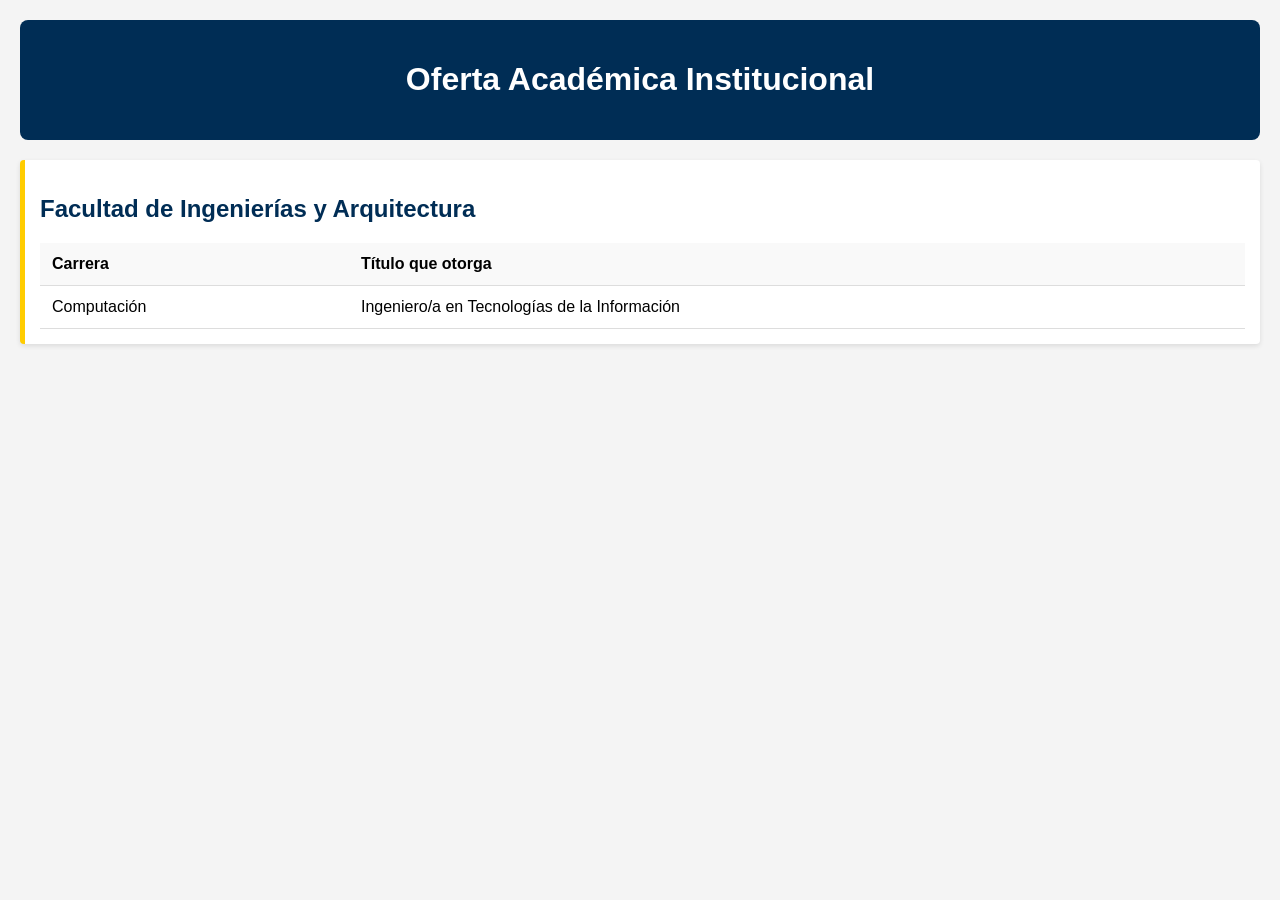
==== index.html @ ae9663eb "SecondCommit" ====
<!DOCTYPE html>
<html lang="es">

<head>
    <meta charset="UTF-8">
    <title>Oferta Académica - UTPL</title>
    <style>
        body {
            font-family: sans-serif;
            margin: 0;
            padding: 20px;
            background-color: #f4f4f4;
        }

        header {
            background: #002d55;
            color: white;
            padding: 20px;
            text-align: center;
            border-radius: 8px;
        }

        .facultad {
            background: white;
            margin: 20px 0;
            padding: 15px;
            border-left: 5px solid #ffcc00;
            border-radius: 4px;
            box-shadow: 0 2px 5px rgba(0, 0, 0, 0.1);
        }

        h2 {
            color: #002d55;
        }

        table {
            width: 100%;
            border-collapse: collapse;
            margin-top: 10px;
        }

        th,
        td {
            text-align: left;
            padding: 12px;
            border-bottom: 1px solid #ddd;
        }

        th {
            background-color: #f9f9f9;
        }
    </style>
</head>

<body>

    <header>
        <h1>Oferta Académica Institucional</h1>
    </header>

    <section class="facultad">
        <h2>Facultad de Ingenierías y Arquitectura</h2>
        <table>
            <tr>
                <th>Carrera</th>
                <th>Título que otorga</th>
            </tr>
            <tr>
                <td>Computación</td>
                <td>Ingeniero/a en Tecnologías de la Información</td>
            </tr>
        </table>
    </section>

</body>

</html>
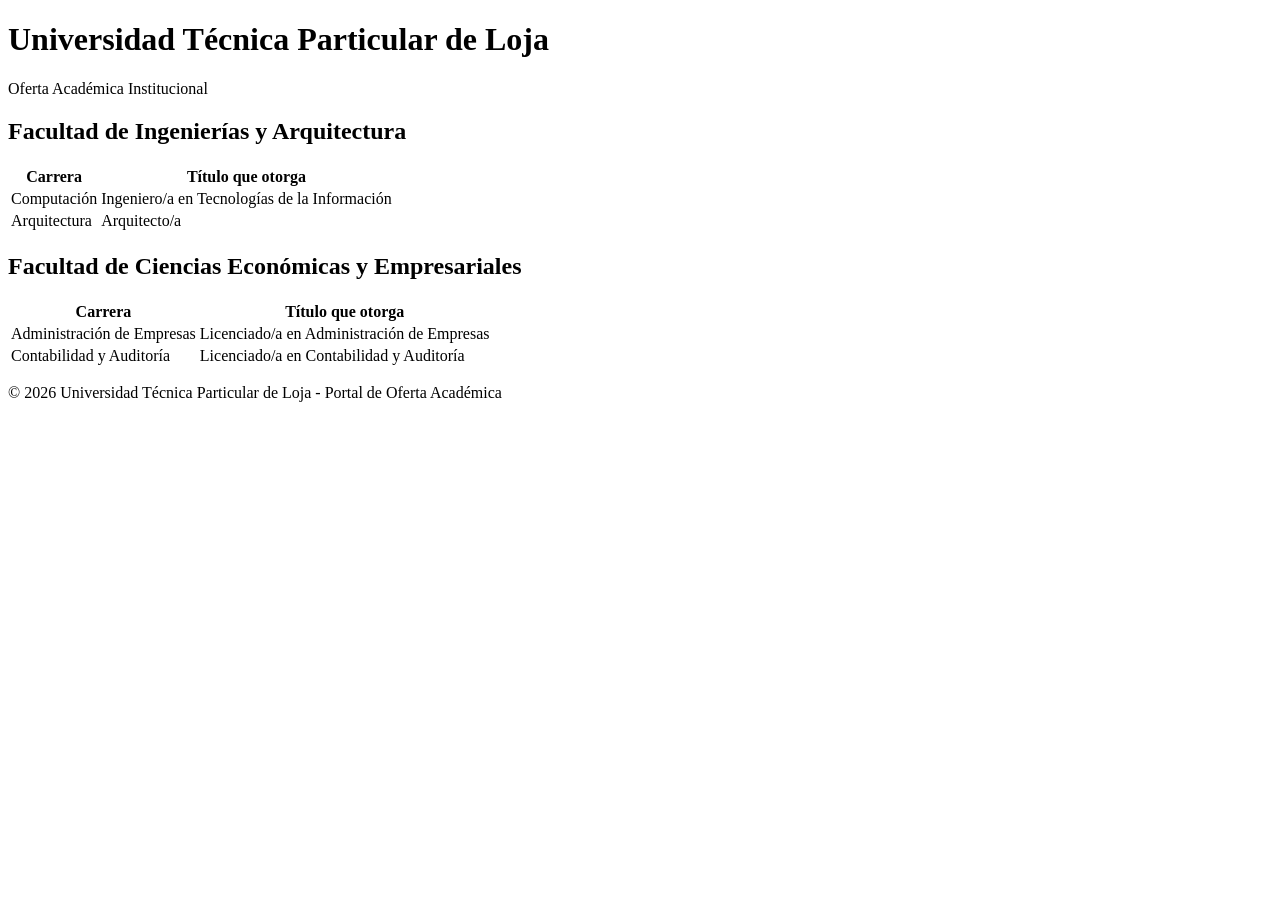
==== commit d68057ed: "feat: agrego html y css separados" ====
--- a/index.html
+++ b/index.html
@@ -3,75 +3,72 @@
 
 <head>
     <meta charset="UTF-8">
-    <title>Oferta Académica - UTPL</title>
-    <style>
-        body {
-            font-family: sans-serif;
-            margin: 0;
-            padding: 20px;
-            background-color: #f4f4f4;
-        }
-
-        header {
-            background: #002d55;
-            color: white;
-            padding: 20px;
-            text-align: center;
-            border-radius: 8px;
-        }
-
-        .facultad {
-            background: white;
-            margin: 20px 0;
-            padding: 15px;
-            border-left: 5px solid #ffcc00;
-            border-radius: 4px;
-            box-shadow: 0 2px 5px rgba(0, 0, 0, 0.1);
-        }
-
-        h2 {
-            color: #002d55;
-        }
-
-        table {
-            width: 100%;
-            border-collapse: collapse;
-            margin-top: 10px;
-        }
-
-        th,
-        td {
-            text-align: left;
-            padding: 12px;
-            border-bottom: 1px solid #ddd;
-        }
-
-        th {
-            background-color: #f9f9f9;
-        }
-    </style>
+    <meta name="viewport" content="width=device-width, initial-scale=1.0">
+    <title>Oferta Académica | UTPL</title>
+    <link rel="stylesheet" href="style.css">
 </head>
 
 <body>
-
-    <header>
-        <h1>Oferta Académica Institucional</h1>
+    <header class="header">
+        <div class="container">
+            <h1>Universidad Técnica Particular de Loja</h1>
+            <p>Oferta Académica Institucional</p>
+        </div>
     </header>
 
-    <section class="facultad">
-        <h2>Facultad de Ingenierías y Arquitectura</h2>
-        <table>
-            <tr>
-                <th>Carrera</th>
-                <th>Título que otorga</th>
-            </tr>
-            <tr>
-                <td>Computación</td>
-                <td>Ingeniero/a en Tecnologías de la Información</td>
-            </tr>
-        </table>
-    </section>
+    <main class="container">
+        <section class="facultad">
+            <h2>Facultad de Ingenierías y Arquitectura</h2>
+            <div class="table-container">
+                <table>
+                    <thead>
+                        <tr>
+                            <th>Carrera</th>
+                            <th>Título que otorga</th>
+                        </tr>
+                    </thead>
+                    <tbody>
+                        <tr>
+                            <td>Computación</td>
+                            <td>Ingeniero/a en Tecnologías de la Información</td>
+                        </tr>
+                        <tr>
+                            <td>Arquitectura</td>
+                            <td>Arquitecto/a</td>
+                        </tr>
+                    </tbody>
+                </table>
+            </div>
+        </section>
 
+        <section class="facultad">
+            <h2>Facultad de Ciencias Económicas y Empresariales</h2>
+            <div class="table-container">
+                <table>
+                    <thead>
+                        <tr>
+                            <th>Carrera</th>
+                            <th>Título que otorga</th>
+                        </tr>
+                    </thead>
+                    <tbody>
+                        <tr>
+                            <td>Administración de Empresas</td>
+                            <td>Licenciado/a en Administración de Empresas</td>
+                        </tr>
+                        <tr>
+                            <td>Contabilidad y Auditoría</td>
+                            <td>Licenciado/a en Contabilidad y Auditoría</td>
+                        </tr>
+                    </tbody>
+                </table>
+            </div>
+        </section>
+    </main>
+
+    <footer>
+        <p>&copy; 2026 Universidad Técnica Particular de Loja - Portal de Oferta Académica</p>
+    </footer>
 </body>
 
 </html>
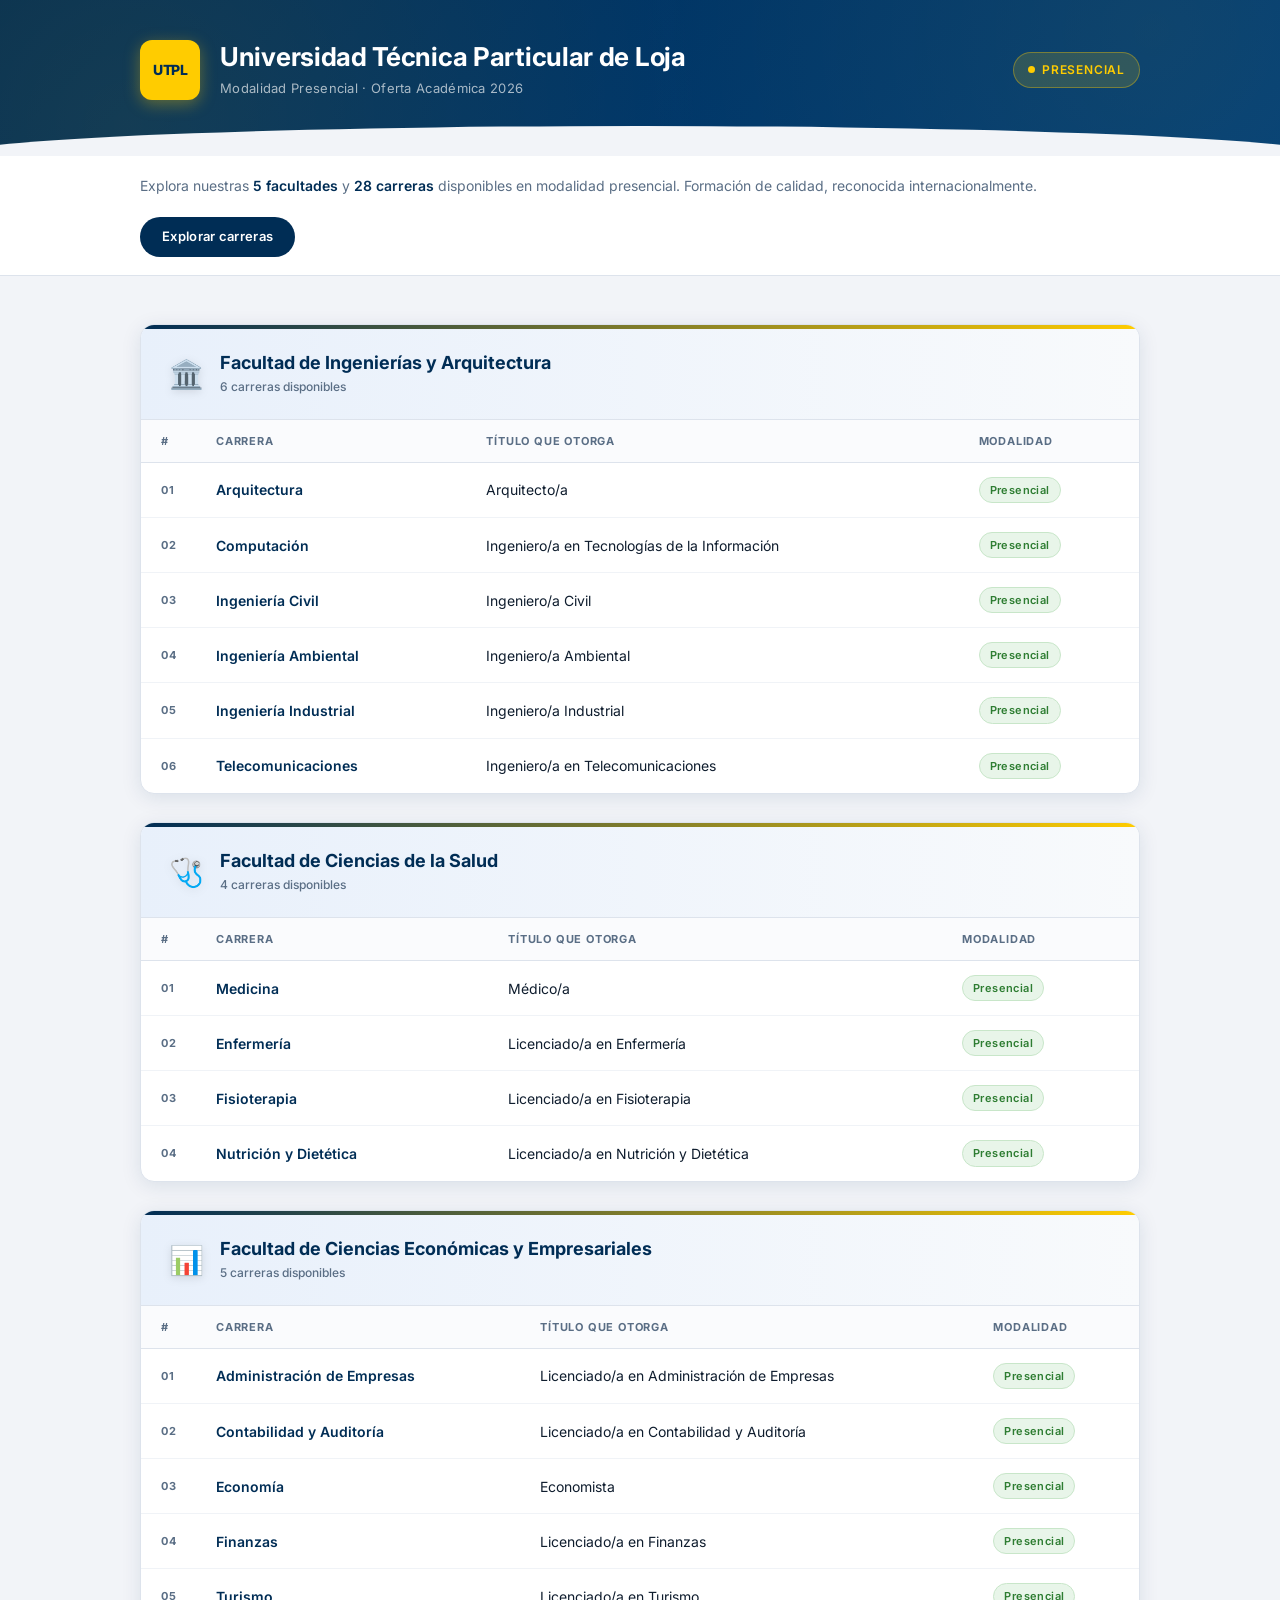
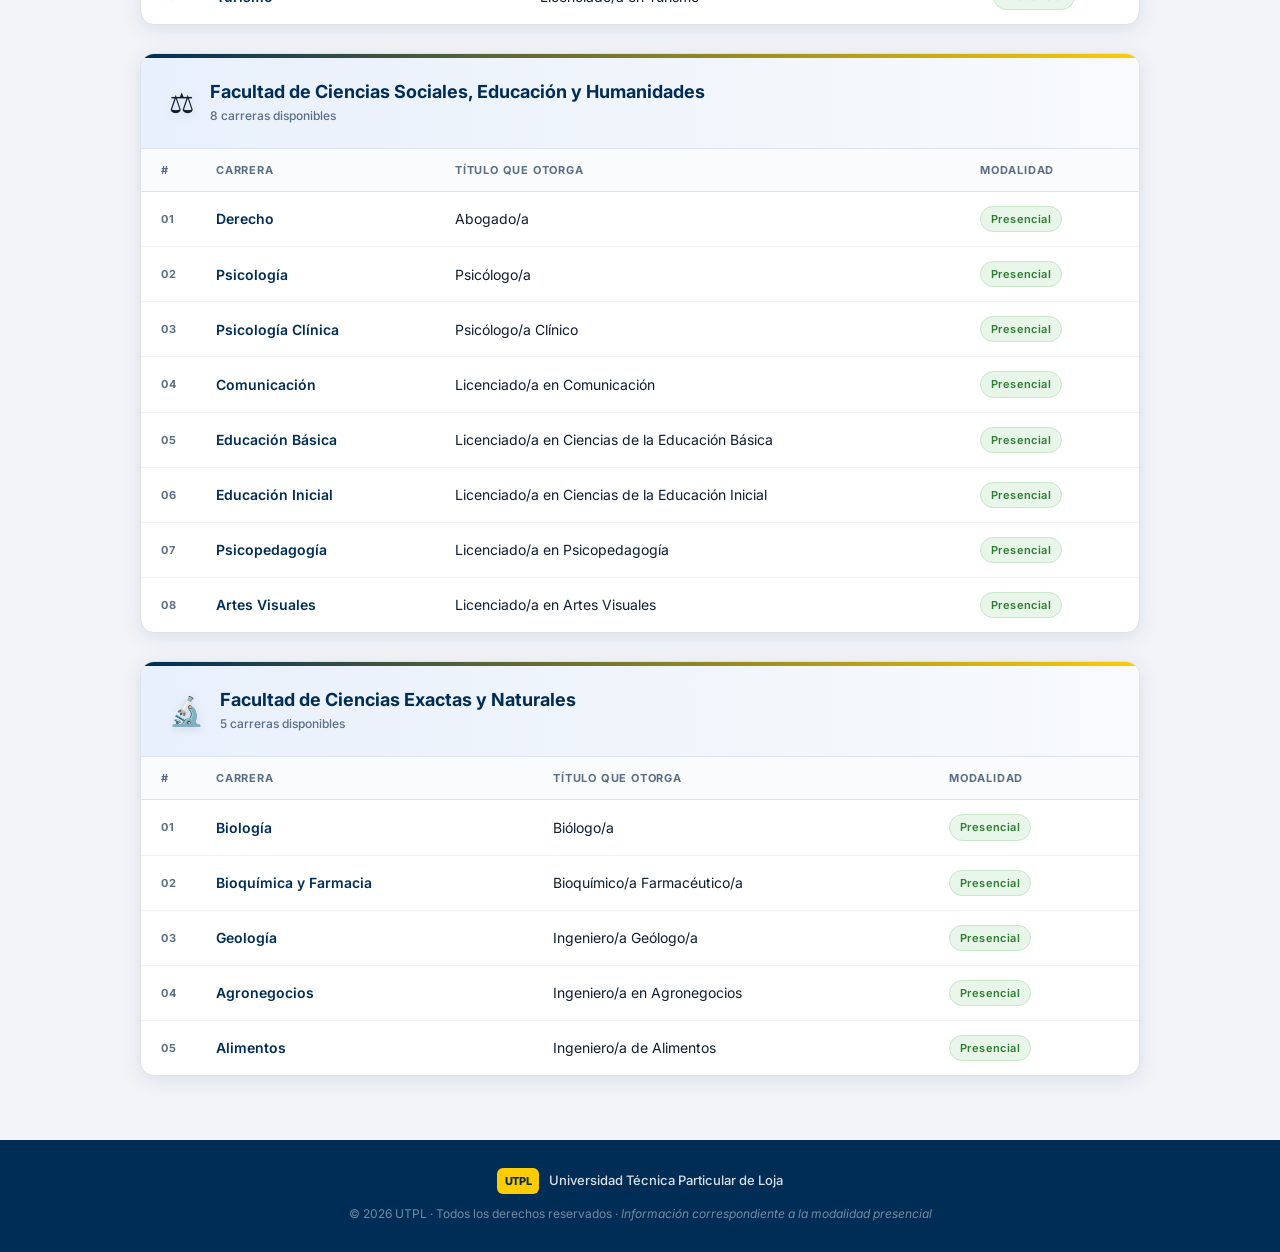
==== commit d6971564: "actions" ====
--- a/index.html
+++ b/index.html
@@ -2,73 +2,363 @@
 <html lang="es">
 
 <head>
-    <meta charset="UTF-8">
-    <meta name="viewport" content="width=device-width, initial-scale=1.0">
-    <title>Oferta Académica | UTPL</title>
-    <link rel="stylesheet" href="style.css">
+  <meta charset="UTF-8" />
+  <meta name="viewport" content="width=device-width, initial-scale=1.0" />
+  <meta name="description"
+    content="Oferta académica presencial de la Universidad Técnica Particular de Loja (UTPL), organizada por facultades." />
+  <title>Oferta Académica Presencial | UTPL</title>
+  <link rel="preconnect" href="https://fonts.googleapis.com" />
+  <link rel="preconnect" href="https://fonts.gstatic.com" crossorigin />
+  <link href="https://fonts.googleapis.com/css2?family=Inter:wght@300;400;500;600;700;800&display=swap"
+    rel="stylesheet" />
+  <link rel="stylesheet" href="style.css" />
 </head>
 
 <body>
-    <header class="header">
-        <div class="container">
-            <h1>Universidad Técnica Particular de Loja</h1>
-            <p>Oferta Académica Institucional</p>
-        </div>
-    </header>
-
-    <main class="container">
-        <section class="facultad">
-            <h2>Facultad de Ingenierías y Arquitectura</h2>
-            <div class="table-container">
-                <table>
-                    <thead>
-                        <tr>
-                            <th>Carrera</th>
-                            <th>Título que otorga</th>
-                        </tr>
-                    </thead>
-                    <tbody>
-                        <tr>
-                            <td>Computación</td>
-                            <td>Ingeniero/a en Tecnologías de la Información</td>
-                        </tr>
-                        <tr>
-                            <td>Arquitectura</td>
-                            <td>Arquitecto/a</td>
-                        </tr>
-                    </tbody>
-                </table>
-            </div>
-        </section>
-
-        <section class="facultad">
-            <h2>Facultad de Ciencias Económicas y Empresariales</h2>
-            <div class="table-container">
-                <table>
-                    <thead>
-                        <tr>
-                            <th>Carrera</th>
-                            <th>Título que otorga</th>
-                        </tr>
-                    </thead>
-                    <tbody>
-                        <tr>
-                            <td>Administración de Empresas</td>
-                            <td>Licenciado/a en Administración de Empresas</td>
-                        </tr>
-                        <tr>
-                            <td>Contabilidad y Auditoría</td>
-                            <td>Licenciado/a en Contabilidad y Auditoría</td>
-                        </tr>
-                    </tbody>
-                </table>
-            </div>
-        </section>
-    </main>
-
-    <footer>
-        <p>&copy; 2026 Universidad Técnica Particular de Loja - Portal de Oferta Académica</p>
-    </footer>
+
+  <!-- ═══════════════════════════════ HEADER ═══════════════════════════════ -->
+  <header class="header" id="inicio">
+    <div class="header-inner container">
+      <div class="header-brand">
+        <div class="header-logo-mark" aria-hidden="true">
+          <span>UTPL</span>
+        </div>
+        <div class="header-text">
+          <h1 class="header-title">Universidad Técnica Particular de Loja</h1>
+          <p class="header-subtitle">Modalidad Presencial · Oferta Académica 2026</p>
+        </div>
+      </div>
+      <div class="header-badge">
+        <span class="badge-dot" aria-hidden="true"></span>
+        Presencial
+      </div>
+    </div>
+    <div class="header-wave" aria-hidden="true"></div>
+  </header>
+
+  <!-- ═══════════════════════════════ HERO STRIP ════════════════════════════ -->
+  <section class="hero-strip" aria-label="Introducción">
+    <div class="container hero-strip-inner">
+      <p class="hero-strip-text">
+        Explora nuestras <strong>5 facultades</strong> y <strong>28 carreras</strong> disponibles en modalidad
+        presencial. Formación de calidad, reconocida internacionalmente.
+      </p>
+      <a href="#facultades" class="hero-cta" id="btn-explorar">Explorar carreras</a>
+    </div>
+  </section>
+
+  <!-- ═══════════════════════════════ MAIN ════════════════════════════════ -->
+  <main id="facultades" class="main container">
+
+    <!-- ── Facultad 1: Ingenierías y Arquitectura ── -->
+    <article class="faculty-card" id="fac-ingenierias">
+      <header class="faculty-header">
+        <div class="faculty-icon" aria-hidden="true">🏛️</div>
+        <div>
+          <h2 class="faculty-name">Facultad de Ingenierías y Arquitectura</h2>
+          <p class="faculty-count">6 carreras disponibles</p>
+        </div>
+      </header>
+      <div class="table-wrap">
+        <table>
+          <thead>
+            <tr>
+              <th scope="col">#</th>
+              <th scope="col">Carrera</th>
+              <th scope="col">Título que otorga</th>
+              <th scope="col">Modalidad</th>
+            </tr>
+          </thead>
+          <tbody>
+            <tr>
+              <td class="row-num">01</td>
+              <td class="career-name">Arquitectura</td>
+              <td>Arquitecto/a</td>
+              <td><span class="badge-presencial">Presencial</span></td>
+            </tr>
+            <tr>
+              <td class="row-num">02</td>
+              <td class="career-name">Computación</td>
+              <td>Ingeniero/a en Tecnologías de la Información</td>
+              <td><span class="badge-presencial">Presencial</span></td>
+            </tr>
+            <tr>
+              <td class="row-num">03</td>
+              <td class="career-name">Ingeniería Civil</td>
+              <td>Ingeniero/a Civil</td>
+              <td><span class="badge-presencial">Presencial</span></td>
+            </tr>
+            <tr>
+              <td class="row-num">04</td>
+              <td class="career-name">Ingeniería Ambiental</td>
+              <td>Ingeniero/a Ambiental</td>
+              <td><span class="badge-presencial">Presencial</span></td>
+            </tr>
+            <tr>
+              <td class="row-num">05</td>
+              <td class="career-name">Ingeniería Industrial</td>
+              <td>Ingeniero/a Industrial</td>
+              <td><span class="badge-presencial">Presencial</span></td>
+            </tr>
+            <tr>
+              <td class="row-num">06</td>
+              <td class="career-name">Telecomunicaciones</td>
+              <td>Ingeniero/a en Telecomunicaciones</td>
+              <td><span class="badge-presencial">Presencial</span></td>
+            </tr>
+          </tbody>
+        </table>
+      </div>
+    </article>
+
+    <!-- ── Facultad 2: Ciencias de la Salud ── -->
+    <article class="faculty-card" id="fac-salud">
+      <header class="faculty-header">
+        <div class="faculty-icon" aria-hidden="true">🩺</div>
+        <div>
+          <h2 class="faculty-name">Facultad de Ciencias de la Salud</h2>
+          <p class="faculty-count">4 carreras disponibles</p>
+        </div>
+      </header>
+      <div class="table-wrap">
+        <table>
+          <thead>
+            <tr>
+              <th scope="col">#</th>
+              <th scope="col">Carrera</th>
+              <th scope="col">Título que otorga</th>
+              <th scope="col">Modalidad</th>
+            </tr>
+          </thead>
+          <tbody>
+            <tr>
+              <td class="row-num">01</td>
+              <td class="career-name">Medicina</td>
+              <td>Médico/a</td>
+              <td><span class="badge-presencial">Presencial</span></td>
+            </tr>
+            <tr>
+              <td class="row-num">02</td>
+              <td class="career-name">Enfermería</td>
+              <td>Licenciado/a en Enfermería</td>
+              <td><span class="badge-presencial">Presencial</span></td>
+            </tr>
+            <tr>
+              <td class="row-num">03</td>
+              <td class="career-name">Fisioterapia</td>
+              <td>Licenciado/a en Fisioterapia</td>
+              <td><span class="badge-presencial">Presencial</span></td>
+            </tr>
+            <tr>
+              <td class="row-num">04</td>
+              <td class="career-name">Nutrición y Dietética</td>
+              <td>Licenciado/a en Nutrición y Dietética</td>
+              <td><span class="badge-presencial">Presencial</span></td>
+            </tr>
+          </tbody>
+        </table>
+      </div>
+    </article>
+
+    <!-- ── Facultad 3: Ciencias Económicas y Empresariales ── -->
+    <article class="faculty-card" id="fac-economicas">
+      <header class="faculty-header">
+        <div class="faculty-icon" aria-hidden="true">📊</div>
+        <div>
+          <h2 class="faculty-name">Facultad de Ciencias Económicas y Empresariales</h2>
+          <p class="faculty-count">5 carreras disponibles</p>
+        </div>
+      </header>
+      <div class="table-wrap">
+        <table>
+          <thead>
+            <tr>
+              <th scope="col">#</th>
+              <th scope="col">Carrera</th>
+              <th scope="col">Título que otorga</th>
+              <th scope="col">Modalidad</th>
+            </tr>
+          </thead>
+          <tbody>
+            <tr>
+              <td class="row-num">01</td>
+              <td class="career-name">Administración de Empresas</td>
+              <td>Licenciado/a en Administración de Empresas</td>
+              <td><span class="badge-presencial">Presencial</span></td>
+            </tr>
+            <tr>
+              <td class="row-num">02</td>
+              <td class="career-name">Contabilidad y Auditoría</td>
+              <td>Licenciado/a en Contabilidad y Auditoría</td>
+              <td><span class="badge-presencial">Presencial</span></td>
+            </tr>
+            <tr>
+              <td class="row-num">03</td>
+              <td class="career-name">Economía</td>
+              <td>Economista</td>
+              <td><span class="badge-presencial">Presencial</span></td>
+            </tr>
+            <tr>
+              <td class="row-num">04</td>
+              <td class="career-name">Finanzas</td>
+              <td>Licenciado/a en Finanzas</td>
+              <td><span class="badge-presencial">Presencial</span></td>
+            </tr>
+            <tr>
+              <td class="row-num">05</td>
+              <td class="career-name">Turismo</td>
+              <td>Licenciado/a en Turismo</td>
+              <td><span class="badge-presencial">Presencial</span></td>
+            </tr>
+          </tbody>
+        </table>
+      </div>
+    </article>
+
+    <!-- ── Facultad 4: Ciencias Sociales, Educación y Humanidades ── -->
+    <article class="faculty-card" id="fac-sociales">
+      <header class="faculty-header">
+        <div class="faculty-icon" aria-hidden="true">⚖️</div>
+        <div>
+          <h2 class="faculty-name">Facultad de Ciencias Sociales, Educación y Humanidades</h2>
+          <p class="faculty-count">8 carreras disponibles</p>
+        </div>
+      </header>
+      <div class="table-wrap">
+        <table>
+          <thead>
+            <tr>
+              <th scope="col">#</th>
+              <th scope="col">Carrera</th>
+              <th scope="col">Título que otorga</th>
+              <th scope="col">Modalidad</th>
+            </tr>
+          </thead>
+          <tbody>
+            <tr>
+              <td class="row-num">01</td>
+              <td class="career-name">Derecho</td>
+              <td>Abogado/a</td>
+              <td><span class="badge-presencial">Presencial</span></td>
+            </tr>
+            <tr>
+              <td class="row-num">02</td>
+              <td class="career-name">Psicología</td>
+              <td>Psicólogo/a</td>
+              <td><span class="badge-presencial">Presencial</span></td>
+            </tr>
+            <tr>
+              <td class="row-num">03</td>
+              <td class="career-name">Psicología Clínica</td>
+              <td>Psicólogo/a Clínico</td>
+              <td><span class="badge-presencial">Presencial</span></td>
+            </tr>
+            <tr>
+              <td class="row-num">04</td>
+              <td class="career-name">Comunicación</td>
+              <td>Licenciado/a en Comunicación</td>
+              <td><span class="badge-presencial">Presencial</span></td>
+            </tr>
+            <tr>
+              <td class="row-num">05</td>
+              <td class="career-name">Educación Básica</td>
+              <td>Licenciado/a en Ciencias de la Educación Básica</td>
+              <td><span class="badge-presencial">Presencial</span></td>
+            </tr>
+            <tr>
+              <td class="row-num">06</td>
+              <td class="career-name">Educación Inicial</td>
+              <td>Licenciado/a en Ciencias de la Educación Inicial</td>
+              <td><span class="badge-presencial">Presencial</span></td>
+            </tr>
+            <tr>
+              <td class="row-num">07</td>
+              <td class="career-name">Psicopedagogía</td>
+              <td>Licenciado/a en Psicopedagogía</td>
+              <td><span class="badge-presencial">Presencial</span></td>
+            </tr>
+            <tr>
+              <td class="row-num">08</td>
+              <td class="career-name">Artes Visuales</td>
+              <td>Licenciado/a en Artes Visuales</td>
+              <td><span class="badge-presencial">Presencial</span></td>
+            </tr>
+          </tbody>
+        </table>
+      </div>
+    </article>
+
+    <!-- ── Facultad 5: Ciencias Exactas y Naturales ── -->
+    <article class="faculty-card" id="fac-exactas">
+      <header class="faculty-header">
+        <div class="faculty-icon" aria-hidden="true">🔬</div>
+        <div>
+          <h2 class="faculty-name">Facultad de Ciencias Exactas y Naturales</h2>
+          <p class="faculty-count">5 carreras disponibles</p>
+        </div>
+      </header>
+      <div class="table-wrap">
+        <table>
+          <thead>
+            <tr>
+              <th scope="col">#</th>
+              <th scope="col">Carrera</th>
+              <th scope="col">Título que otorga</th>
+              <th scope="col">Modalidad</th>
+            </tr>
+          </thead>
+          <tbody>
+            <tr>
+              <td class="row-num">01</td>
+              <td class="career-name">Biología</td>
+              <td>Biólogo/a</td>
+              <td><span class="badge-presencial">Presencial</span></td>
+            </tr>
+            <tr>
+              <td class="row-num">02</td>
+              <td class="career-name">Bioquímica y Farmacia</td>
+              <td>Bioquímico/a Farmacéutico/a</td>
+              <td><span class="badge-presencial">Presencial</span></td>
+            </tr>
+            <tr>
+              <td class="row-num">03</td>
+              <td class="career-name">Geología</td>
+              <td>Ingeniero/a Geólogo/a</td>
+              <td><span class="badge-presencial">Presencial</span></td>
+            </tr>
+            <tr>
+              <td class="row-num">04</td>
+              <td class="career-name">Agronegocios</td>
+              <td>Ingeniero/a en Agronegocios</td>
+              <td><span class="badge-presencial">Presencial</span></td>
+            </tr>
+            <tr>
+              <td class="row-num">05</td>
+              <td class="career-name">Alimentos</td>
+              <td>Ingeniero/a de Alimentos</td>
+              <td><span class="badge-presencial">Presencial</span></td>
+            </tr>
+          </tbody>
+        </table>
+      </div>
+    </article>
+
+  </main>
+
+  <!-- ═══════════════════════════════ FOOTER ════════════════════════════════ -->
+  <footer class="footer" id="footer">
+    <div class="container footer-inner">
+      <div class="footer-brand">
+        <span class="footer-logo-mark">UTPL</span>
+        <span class="footer-name">Universidad Técnica Particular de Loja</span>
+      </div>
+      <p class="footer-copy">
+        &copy; 2026 UTPL · Todos los derechos reservados ·
+        <span class="footer-note">Información correspondiente a la modalidad presencial</span>
+      </p>
+    </div>
+  </footer>
+
 </body>
 
 </html>
--- a/style.css
+++ b/style.css
@@ -0,0 +1,448 @@
+/* ═══════════════════════════════════════════════════════
+   UTPL · Oferta Académica Presencial
+   Paleta institucional: #002d55 (azul) | #ffcc00 (dorado)
+   ═══════════════════════════════════════════════════════ */
+
+/* ── Variables ─────────────────────────────────────────── */
+:root {
+  --blue:         #002d55;
+  --blue-mid:     #003f7a;
+  --blue-light:   #e8f0fb;
+  --gold:         #ffcc00;
+  --gold-dark:    #e6b800;
+  --bg:           #f2f4f8;
+  --surface:      #ffffff;
+  --text-primary: #0f1d2e;
+  --text-muted:   #5a6e85;
+  --border:       #dde3ec;
+  --radius-lg:    14px;
+  --radius-md:    8px;
+  --shadow-sm:    0 1px 4px rgba(0,0,0,.06);
+  --shadow-md:    0 4px 20px rgba(0,45,85,.10);
+  --shadow-lg:    0 10px 40px rgba(0,45,85,.14);
+  --transition:   0.22s ease;
+}
+
+/* ── Reset & Base ───────────────────────────────────────── */
+*, *::before, *::after {
+  box-sizing: border-box;
+  margin: 0;
+  padding: 0;
+}
+
+html {
+  scroll-behavior: smooth;
+}
+
+body {
+  font-family: 'Inter', system-ui, -apple-system, sans-serif;
+  background-color: var(--bg);
+  color: var(--text-primary);
+  line-height: 1.65;
+  -webkit-font-smoothing: antialiased;
+}
+
+/* ── Layout ─────────────────────────────────────────────── */
+.container {
+  width: 100%;
+  max-width: 1080px;
+  margin-inline: auto;
+  padding-inline: clamp(16px, 4vw, 40px);
+}
+
+/* ══════════════════════════════════════════════════════════
+   HEADER
+   ══════════════════════════════════════════════════════════ */
+.header {
+  background: linear-gradient(135deg, var(--blue) 0%, var(--blue-mid) 100%);
+  position: relative;
+  overflow: hidden;
+  padding-top: 40px;
+  padding-bottom: 56px; /* extra space for wave */
+}
+
+/* subtle geometric pattern */
+.header::before {
+  content: '';
+  position: absolute;
+  inset: 0;
+  background-image:
+    radial-gradient(circle at 10% 80%, rgba(255,204,0,.08) 0%, transparent 50%),
+    radial-gradient(circle at 90% 20%, rgba(255,204,0,.06) 0%, transparent 45%);
+  pointer-events: none;
+}
+
+.header-inner {
+  position: relative;
+  z-index: 1;
+  display: flex;
+  align-items: center;
+  justify-content: space-between;
+  gap: 24px;
+  flex-wrap: wrap;
+}
+
+.header-brand {
+  display: flex;
+  align-items: center;
+  gap: 20px;
+}
+
+.header-logo-mark {
+  flex-shrink: 0;
+  width: 60px;
+  height: 60px;
+  border-radius: 12px;
+  background: var(--gold);
+  display: flex;
+  align-items: center;
+  justify-content: center;
+  box-shadow: 0 4px 16px rgba(255,204,0,.35);
+}
+
+.header-logo-mark span {
+  font-size: 14px;
+  font-weight: 800;
+  color: var(--blue);
+  letter-spacing: -0.5px;
+}
+
+.header-title {
+  font-size: clamp(18px, 3vw, 26px);
+  font-weight: 700;
+  color: #ffffff;
+  line-height: 1.25;
+  letter-spacing: -0.3px;
+}
+
+.header-subtitle {
+  font-size: 13px;
+  font-weight: 400;
+  color: rgba(255,255,255,.65);
+  margin-top: 4px;
+  letter-spacing: 0.3px;
+}
+
+.header-badge {
+  display: inline-flex;
+  align-items: center;
+  gap: 7px;
+  background: rgba(255,204,0,.15);
+  border: 1px solid rgba(255,204,0,.35);
+  color: var(--gold);
+  font-size: 12px;
+  font-weight: 600;
+  letter-spacing: 0.8px;
+  text-transform: uppercase;
+  padding: 7px 14px;
+  border-radius: 100px;
+  flex-shrink: 0;
+}
+
+.badge-dot {
+  width: 7px;
+  height: 7px;
+  background: var(--gold);
+  border-radius: 50%;
+  animation: pulse 2s ease-in-out infinite;
+}
+
+@keyframes pulse {
+  0%, 100% { opacity: 1; transform: scale(1); }
+  50%       { opacity: .5; transform: scale(.8); }
+}
+
+/* Wave divider */
+.header-wave {
+  position: absolute;
+  bottom: -2px;
+  left: 0;
+  width: 100%;
+  height: 32px;
+  background: var(--bg);
+  clip-path: ellipse(55% 100% at 50% 100%);
+}
+
+/* ══════════════════════════════════════════════════════════
+   HERO STRIP
+   ══════════════════════════════════════════════════════════ */
+.hero-strip {
+  background: var(--surface);
+  border-bottom: 1px solid var(--border);
+  padding: 18px 0;
+}
+
+.hero-strip-inner {
+  display: flex;
+  align-items: center;
+  justify-content: space-between;
+  gap: 20px;
+  flex-wrap: wrap;
+}
+
+.hero-strip-text {
+  font-size: 14px;
+  color: var(--text-muted);
+}
+
+.hero-strip-text strong {
+  color: var(--blue);
+  font-weight: 600;
+}
+
+.hero-cta {
+  display: inline-block;
+  background: var(--blue);
+  color: #fff;
+  font-size: 13px;
+  font-weight: 600;
+  padding: 9px 22px;
+  border-radius: 100px;
+  text-decoration: none;
+  letter-spacing: 0.3px;
+  transition: background var(--transition), transform var(--transition), box-shadow var(--transition);
+  white-space: nowrap;
+}
+
+.hero-cta:hover {
+  background: var(--blue-mid);
+  transform: translateY(-1px);
+  box-shadow: 0 6px 20px rgba(0,45,85,.25);
+}
+
+/* ══════════════════════════════════════════════════════════
+   MAIN
+   ══════════════════════════════════════════════════════════ */
+.main {
+  padding-block: 48px;
+  display: flex;
+  flex-direction: column;
+  gap: 28px;
+}
+
+/* ══════════════════════════════════════════════════════════
+   FACULTY CARD
+   ══════════════════════════════════════════════════════════ */
+.faculty-card {
+  background: var(--surface);
+  border-radius: var(--radius-lg);
+  box-shadow: var(--shadow-md);
+  overflow: hidden;
+  border: 1px solid var(--border);
+  transition: box-shadow var(--transition), transform var(--transition);
+}
+
+.faculty-card:hover {
+  box-shadow: var(--shadow-lg);
+  transform: translateY(-2px);
+}
+
+/* Coloured top accent */
+.faculty-card::before {
+  content: '';
+  display: block;
+  height: 4px;
+  background: linear-gradient(90deg, var(--blue) 0%, var(--gold) 100%);
+}
+
+/* ── Faculty Header ─────────────────────────────────────── */
+.faculty-header {
+  display: flex;
+  align-items: center;
+  gap: 16px;
+  padding: 22px 28px;
+  border-bottom: 1px solid var(--border);
+  background: linear-gradient(90deg, var(--blue-light) 0%, #f8fafc 100%);
+}
+
+.faculty-icon {
+  font-size: 28px;
+  line-height: 1;
+  flex-shrink: 0;
+  filter: drop-shadow(0 2px 4px rgba(0,0,0,.1));
+}
+
+.faculty-name {
+  font-size: clamp(15px, 2vw, 18px);
+  font-weight: 700;
+  color: var(--blue);
+  line-height: 1.3;
+}
+
+.faculty-count {
+  font-size: 12px;
+  color: var(--text-muted);
+  margin-top: 3px;
+  font-weight: 500;
+}
+
+/* ── Table ──────────────────────────────────────────────── */
+.table-wrap {
+  overflow-x: auto;
+  -webkit-overflow-scrolling: touch;
+}
+
+table {
+  width: 100%;
+  border-collapse: collapse;
+}
+
+thead tr {
+  background: #fafbfd;
+}
+
+th {
+  padding: 12px 20px;
+  font-size: 11px;
+  font-weight: 700;
+  text-transform: uppercase;
+  letter-spacing: 0.8px;
+  color: var(--text-muted);
+  text-align: left;
+  border-bottom: 1px solid var(--border);
+  white-space: nowrap;
+}
+
+td {
+  padding: 14px 20px;
+  font-size: 14px;
+  color: var(--text-primary);
+  border-bottom: 1px solid #f0f3f7;
+  vertical-align: middle;
+}
+
+tbody tr:last-child td {
+  border-bottom: none;
+}
+
+tbody tr {
+  transition: background var(--transition);
+}
+
+tbody tr:hover {
+  background: #f5f8ff;
+}
+
+/* row number */
+.row-num {
+  font-size: 11px;
+  font-weight: 700;
+  color: var(--text-muted);
+  letter-spacing: 0.5px;
+  width: 40px;
+}
+
+/* career name */
+.career-name {
+  font-weight: 600;
+  color: var(--blue);
+}
+
+/* badge */
+.badge-presencial {
+  display: inline-flex;
+  align-items: center;
+  padding: 3px 10px;
+  background: #e8f5e9;
+  color: #2e7d32;
+  border-radius: 100px;
+  font-size: 11px;
+  font-weight: 600;
+  letter-spacing: 0.4px;
+  white-space: nowrap;
+  border: 1px solid #c8e6c9;
+}
+
+/* ══════════════════════════════════════════════════════════
+   FOOTER
+   ══════════════════════════════════════════════════════════ */
+.footer {
+  background: var(--blue);
+  color: rgba(255,255,255,.65);
+  padding: 28px 0;
+  margin-top: 16px;
+}
+
+.footer-inner {
+  display: flex;
+  flex-direction: column;
+  align-items: center;
+  gap: 10px;
+  text-align: center;
+}
+
+.footer-brand {
+  display: flex;
+  align-items: center;
+  gap: 10px;
+}
+
+.footer-logo-mark {
+  background: var(--gold);
+  color: var(--blue);
+  font-size: 11px;
+  font-weight: 800;
+  padding: 4px 8px;
+  border-radius: 6px;
+  letter-spacing: -0.3px;
+}
+
+.footer-name {
+  font-size: 13px;
+  font-weight: 500;
+  color: rgba(255,255,255,.85);
+}
+
+.footer-copy {
+  font-size: 12px;
+  color: rgba(255,255,255,.45);
+}
+
+.footer-note {
+  font-style: italic;
+}
+
+/* ══════════════════════════════════════════════════════════
+   RESPONSIVE
+   ══════════════════════════════════════════════════════════ */
+@media (max-width: 640px) {
+  .header-badge {
+    display: none; /* simplify on very small screens */
+  }
+
+  .header-brand {
+    gap: 14px;
+  }
+
+  .header-logo-mark {
+    width: 48px;
+    height: 48px;
+  }
+
+  .faculty-header {
+    padding: 16px 18px;
+  }
+
+  th, td {
+    padding: 11px 14px;
+  }
+
+  /* hide # column on small screens */
+  th:first-child,
+  td:first-child {
+    display: none;
+  }
+
+  /* hide Modalidad column on small screens */
+  th:last-child,
+  td:last-child {
+    display: none;
+  }
+}
+
+@media (max-width: 420px) {
+  .hero-strip-inner {
+    flex-direction: column;
+    align-items: flex-start;
+  }
+}
